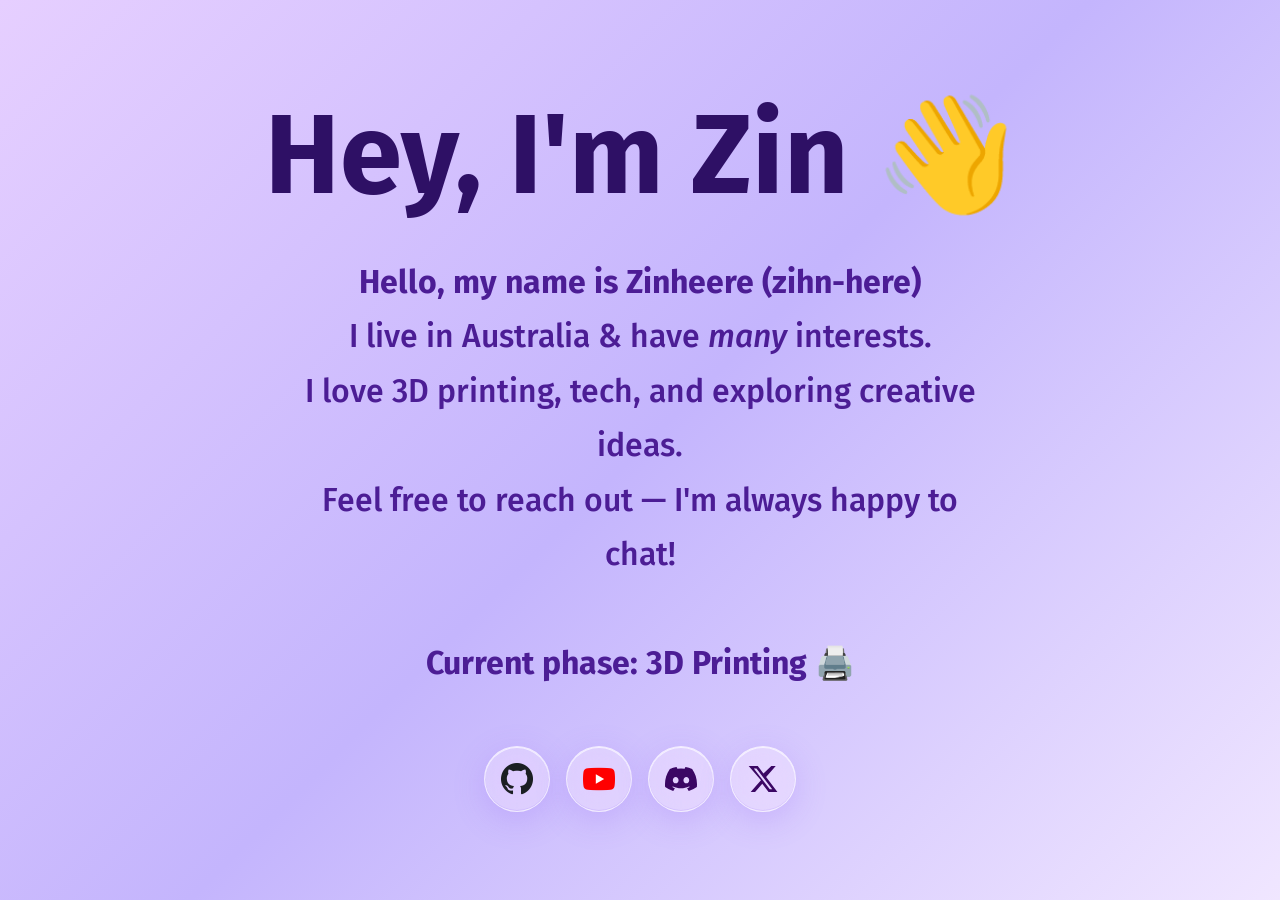
==== index.html @ 9aa0ebfb "Merge pull request #1 from Zinheere/copilot/disconnect-status-archive-page" ====
<!DOCTYPE html>
<html lang="en">
    <head>
        <meta charset="UTF-8" />
        <meta name="viewport" content="width=device-width, initial-scale=1.0" />
        <link rel="icon" type="image/png" href="images/webicon.png" />
        <link rel="stylesheet" type="text/css" href="styles.css" />
        <title>welcome to zin</title>
    </head>
    <body>
        <h1>Hey, I'm Zin 👋</h1>
        <p class="intro">
            <b>Hello, my name is Zinheere (zihn-here)</b><br>
            I live in Australia &amp; have <i>many</i> interests.<br>
            I love 3D printing, tech, and exploring creative ideas.<br>
            Feel free to reach out — I'm always happy to chat!<br><br>
            <b>Current phase: 3D Printing 🖨️</b>
        </p>
        <div class="holder">
            <a
                href="https://github.com/Zinheere"
                target="_blank"
                class="social-button"
                aria-label="GitHub"
            >
                <img src="images/github.png" alt="GitHub" />
            </a>
            <a
                href="https://www.youtube.com/channel/UC_UxX2QrgFn0xA6ifPXzJ0w"
                target="_blank"
                class="social-button"
                aria-label="YouTube"
            >
                <img src="images/youtube.png" alt="YouTube" />
            </a>
            <a
                href="https://discord.com/users/zinheere"
                target="_blank"
                class="social-button"
                aria-label="Discord"
            >
                <svg viewBox="0 0 24 24" fill="currentColor" width="50%" height="50%" xmlns="http://www.w3.org/2000/svg">
                    <path d="M20.317 4.492c-1.53-.69-3.17-1.2-4.885-1.49a.075.075 0 0 0-.079.036c-.21.369-.444.85-.608 1.23a18.566 18.566 0 0 0-5.487 0 12.36 12.36 0 0 0-.617-1.23A.077.077 0 0 0 8.562 3c-1.714.29-3.354.8-4.885 1.491a.07.07 0 0 0-.032.027C.533 9.093-.32 13.555.099 17.961a.08.08 0 0 0 .031.055 20.03 20.03 0 0 0 5.993 2.98.078.078 0 0 0 .084-.026c.462-.62.874-1.275 1.226-1.963a.075.075 0 0 0-.041-.104 13.201 13.201 0 0 1-1.872-.878.075.075 0 0 1-.008-.125c.126-.093.252-.19.372-.287a.075.075 0 0 1 .078-.01c3.927 1.764 8.18 1.764 12.061 0a.075.075 0 0 1 .079.009c.12.098.245.195.372.288a.075.075 0 0 1-.006.125c-.598.344-1.22.635-1.873.877a.075.075 0 0 0-.041.105c.36.687.772 1.341 1.225 1.962a.077.077 0 0 0 .084.028 19.963 19.963 0 0 0 6.002-2.981.076.076 0 0 0 .032-.054c.5-5.094-.838-9.52-3.549-13.442a.06.06 0 0 0-.031-.028zM8.02 15.278c-1.182 0-2.157-1.069-2.157-2.38 0-1.312.956-2.38 2.157-2.38 1.21 0 2.176 1.077 2.157 2.38 0 1.312-.956 2.38-2.157 2.38zm7.975 0c-1.183 0-2.157-1.069-2.157-2.38 0-1.312.955-2.38 2.157-2.38 1.21 0 2.176 1.077 2.157 2.38 0 1.312-.946 2.38-2.157 2.38z"/>
                </svg>
            </a>
            <a
                href="https://x.com/zinheere"
                target="_blank"
                class="social-button"
                aria-label="X / Twitter"
            >
                <svg viewBox="0 0 24 24" fill="currentColor" width="50%" height="50%" xmlns="http://www.w3.org/2000/svg">
                    <path d="M18.244 2.25h3.308l-7.227 8.26 8.502 11.24H16.17l-4.714-6.231-5.401 6.231H2.747l7.73-8.835L1.254 2.25H8.08l4.259 5.629L18.244 2.25zm-1.161 17.52h1.833L7.084 4.126H5.117L17.083 19.77z"/>
                </svg>
            </a>
        </div>
    </body>
</html>
---- styles.css ----
@import url("https://fonts.googleapis.com/css2?family=Fira+Sans:wght@300;400;500;600;700&display=swap");

body {
    margin: 0;
    font-family: "Fira Sans", sans-serif;
    font-weight: 500;
    background: linear-gradient(135deg, #e6cfff 0%, #c4b5fd 50%, #f0e6ff 100%);
    display: flex;
    flex-direction: column;
    align-items: center;
    justify-content: center;
    min-height: 100vh;
    padding: 2rem;
    text-align: center;
    box-sizing: border-box;
}

h1 {
    font-size: clamp(3rem, 10vw, 7rem);
    font-weight: bold;
    color: #2e1065;
    margin: 0 0 1rem 0;
}

p.intro {
    max-width: 700px;
    font-size: clamp(1.1rem, 3.5vw, 2rem);
    color: #4c1d95;
    margin-top: 1rem;
    margin-bottom: 3.5rem;
    line-height: 1.7;
}

.holder {
    display: flex;
    justify-content: center;
    align-items: center;
    gap: 1rem;
    flex-wrap: wrap;
}

/* Liquid glass effect for all buttons */
.button,
.social-button {
    display: inline-flex;
    justify-content: center;
    align-items: center;
    height: 4rem;
    min-width: 4rem;
    padding: 0 1.5rem;
    font-size: 1.5rem;
    background: rgba(255, 255, 255, 0.28);
    color: #3b0764;
    border: 1px solid rgba(255, 255, 255, 0.6);
    backdrop-filter: blur(18px) saturate(180%);
    -webkit-backdrop-filter: blur(18px) saturate(180%);
    box-shadow: 0 8px 32px rgba(139, 92, 246, 0.22),
                inset 0 1px 0 rgba(255, 255, 255, 0.7),
                inset 0 -1px 0 rgba(139, 92, 246, 0.15);
    transition: background 0.25s, transform 0.25s, box-shadow 0.25s;
    font-family: "Fira Sans", sans-serif;
    font-weight: 600;
    cursor: pointer;
    text-decoration: none;
}

/* Main button roundness */
.button {
    border-radius: 2rem;
}

/* Social buttons */
.social-button {
    width: 4rem;
    border-radius: 50%;
    padding: 0;
}

.social-button img,
.social-button svg {
    width: 50%;
    height: 50%;
}

/* Hover effects */
.button:hover,
.social-button:hover {
    background: rgba(255, 255, 255, 0.5);
    box-shadow: 0 12px 40px rgba(139, 92, 246, 0.35),
                inset 0 1px 0 rgba(255, 255, 255, 0.9),
                inset 0 -1px 0 rgba(139, 92, 246, 0.2);
    transform: translateY(-3px);
}

/* Responsive for smaller screens */
@media (max-width: 600px) {
    .social-button {
        height: 3.5rem;
        width: 3.5rem;
    }
}
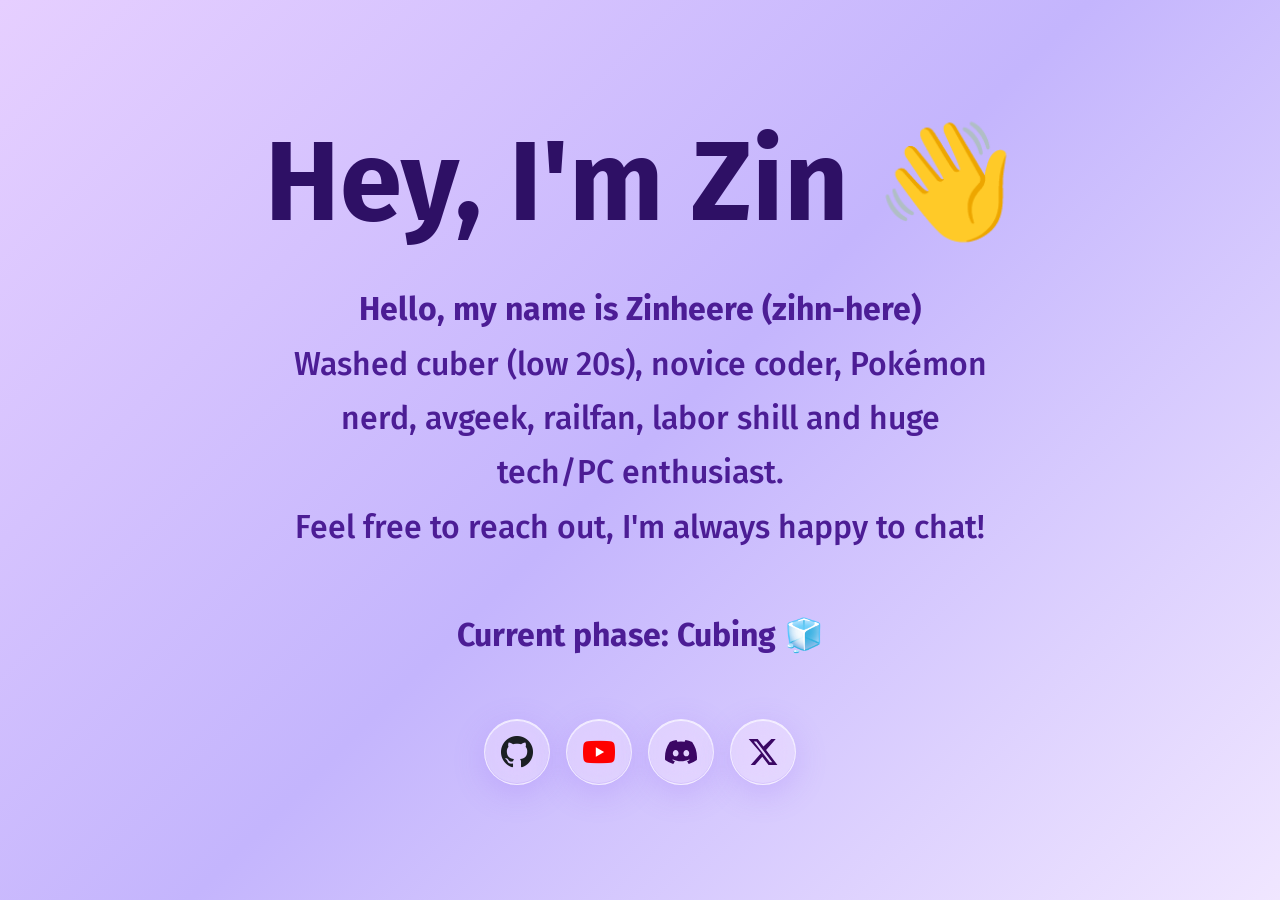
==== commit 7ed299f9: "Update index.html" ====
--- a/index.html
+++ b/index.html
@@ -11,10 +11,9 @@
         <h1>Hey, I'm Zin 👋</h1>
         <p class="intro">
             <b>Hello, my name is Zinheere (zihn-here)</b><br>
-            I live in Australia &amp; have <i>many</i> interests.<br>
-            I love 3D printing, tech, and exploring creative ideas.<br>
-            Feel free to reach out — I'm always happy to chat!<br><br>
-            <b>Current phase: 3D Printing 🖨️</b>
+            Washed cuber (low 20s), novice coder, Pokémon nerd, avgeek, railfan, labor shill and huge tech/PC enthusiast.<br>
+            Feel free to reach out, I'm always happy to chat!<br><br>
+            <b>Current phase: Cubing 🧊</b>
         </p>
         <div class="holder">
             <a
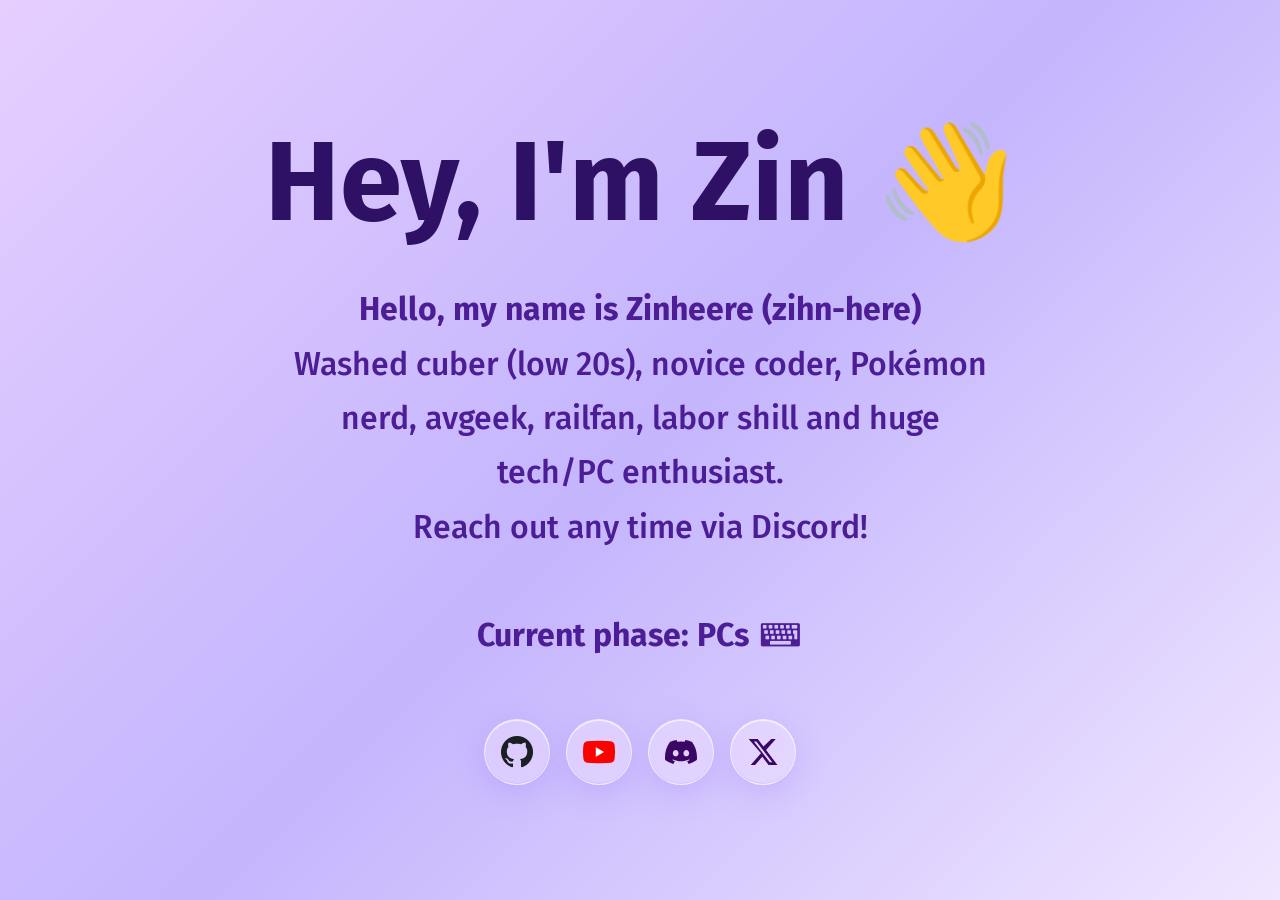
==== commit b34584e2: "Icons updated to svg" ====
--- a/index.html
+++ b/index.html
@@ -5,15 +5,15 @@
         <meta name="viewport" content="width=device-width, initial-scale=1.0" />
         <link rel="icon" type="image/png" href="images/webicon.png" />
         <link rel="stylesheet" type="text/css" href="styles.css" />
-        <title>welcome to zin</title>
+        <title>Who is Zinheere?</title>
     </head>
     <body>
         <h1>Hey, I'm Zin 👋</h1>
         <p class="intro">
             <b>Hello, my name is Zinheere (zihn-here)</b><br>
             Washed cuber (low 20s), novice coder, Pokémon nerd, avgeek, railfan, labor shill and huge tech/PC enthusiast.<br>
-            Feel free to reach out, I'm always happy to chat!<br><br>
-            <b>Current phase: Cubing 🧊</b>
+            Reach out any time via Discord!<br><br>
+            <b>Current phase: PCs ⌨️</b>
         </p>
         <div class="holder">
             <a
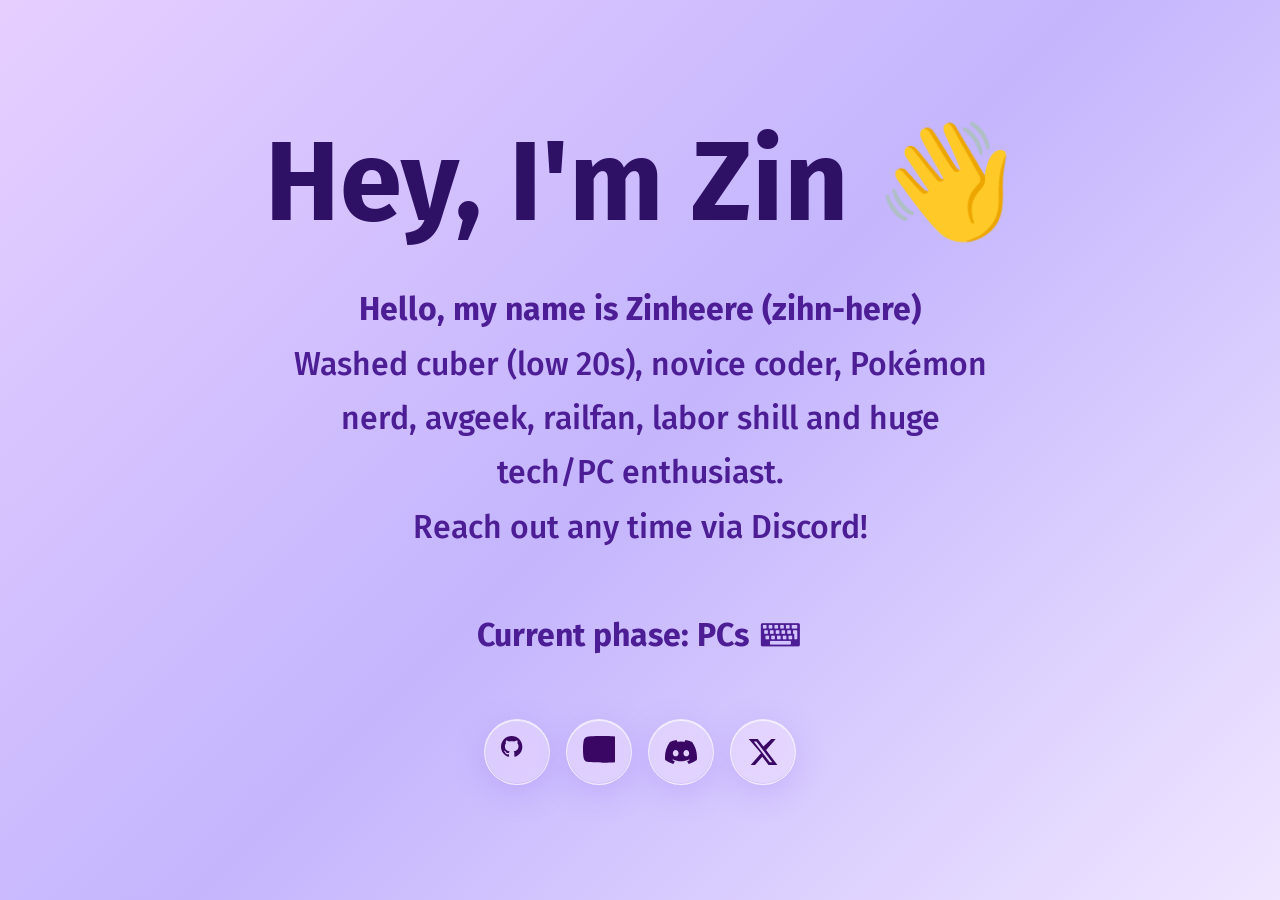
==== commit d5d6e9f8: "SVG 2" ====
--- a/index.html
+++ b/index.html
@@ -22,7 +22,9 @@
                 class="social-button"
                 aria-label="GitHub"
             >
-                <img src="images/github.png" alt="GitHub" />
+                <svg viewBox="0 0 24 24" fill="currentColor" width="50%" height="50%" xmlns="http://www.w3.org/2000/svg">
+                    <path d="M8 0C3.58 0 0 3.58 0 8C0 11.54 2.29 14.53 5.47 15.59C5.87 15.66 6.02 15.42 6.02 15.21C6.02 15.02 6.01 14.39 6.01 13.72C4 14.09 3.48 13.23 3.32 12.78C3.23 12.55 2.84 11.84 2.5 11.65C2.22 11.5 1.82 11.13 2.49 11.12C3.12 11.11 3.57 11.7 3.72 11.94C4.44 13.15 5.59 12.81 6.05 12.6C6.12 12.08 6.33 11.73 6.56 11.53C4.78 11.33 2.92 10.64 2.92 7.58C2.92 6.71 3.23 5.99 3.74 5.43C3.66 5.23 3.38 4.41 3.82 3.31C3.82 3.31 4.49 3.1 6.02 4.13C6.66 3.95 7.34 3.86 8.02 3.86C8.7 3.86 9.38 3.95 10.02 4.13C11.55 3.09 12.22 3.31 12.22 3.31C12.66 4.41 12.38 5.23 12.3 5.43C12.81 5.99 13.12 6.7 13.12 7.58C13.12 10.65 11.25 11.33 9.47 11.53C9.76 11.78 10.01 12.26 10.01 13.01C10.01 14.08 10 14.94 10 15.21C10 15.42 10.15 15.67 10.55 15.59C13.71 14.53 16 11.53 16 8C16 3.58 12.42 0 8 0Z"/>
+                </svg>
             </a>
             <a
                 href="https://www.youtube.com/channel/UC_UxX2QrgFn0xA6ifPXzJ0w"
@@ -30,10 +32,12 @@
                 class="social-button"
                 aria-label="YouTube"
             >
-                <img src="images/youtube.png" alt="YouTube" />
+                <svg viewBox="0 0 24 24" fill="currentColor" width="50%" height="50%" xmlns="http://www.w3.org/2000/svg">
+                    <path d="M27.9727 3.12324C27.6435 1.89323 26.6768 0.926623 25.4468 0.597366C23.2197 2.24288e-07 14.285 0 14.285 0C14.285 0 5.35042 2.24288e-07 3.12323 0.597366C1.89323 0.926623 0.926623 1.89323 0.597366 3.12324C2.24288e-07 5.35042 0 10 0 10C0 10 2.24288e-07 14.6496 0.597366 16.8768C0.926623 18.1068 1.89323 19.0734 3.12323 19.4026C5.35042 20 14.285 20 14.285 20C14.285 20 23.2197 20 25.4468 19.4026C26.6768 19.0734 27.6435 18.1068 27.9727 16.8768C28.5701 14.6496 28.5701 10 28.5701 10C28.5701 10 28.5677 5.35042 27.9727 3.12324Z"/>
+                </svg>
             </a>
             <a
-                href="https://discord.com/users/zinheere"
+                href="https://discordapp.com/users/739633759044763708"
                 target="_blank"
                 class="social-button"
                 aria-label="Discord"
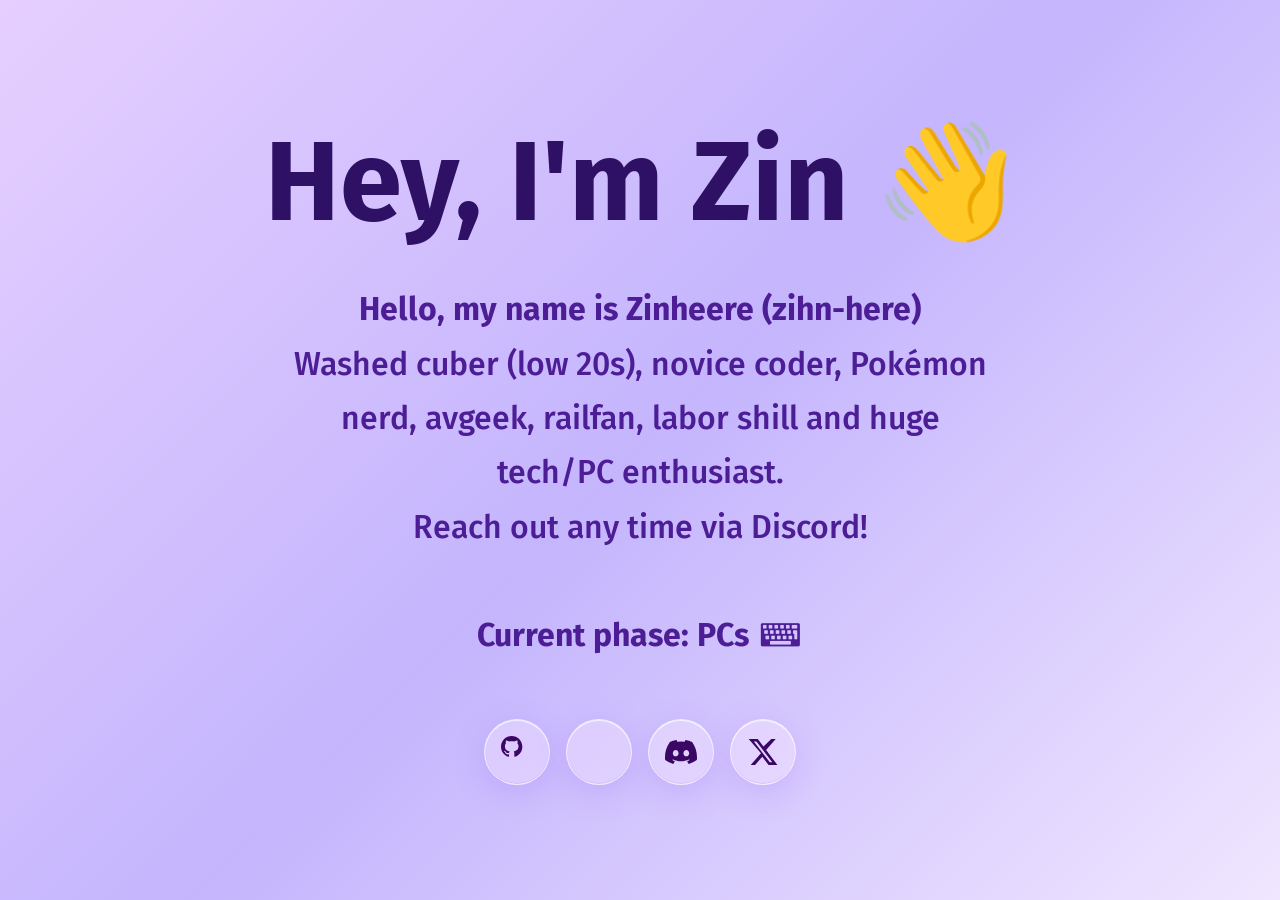
==== commit ecbf6b5e: "Youtube fixed" ====
--- a/index.html
+++ b/index.html
@@ -33,7 +33,7 @@
                 aria-label="YouTube"
             >
                 <svg viewBox="0 0 24 24" fill="currentColor" width="50%" height="50%" xmlns="http://www.w3.org/2000/svg">
-                    <path d="M27.9727 3.12324C27.6435 1.89323 26.6768 0.926623 25.4468 0.597366C23.2197 2.24288e-07 14.285 0 14.285 0C14.285 0 5.35042 2.24288e-07 3.12323 0.597366C1.89323 0.926623 0.926623 1.89323 0.597366 3.12324C2.24288e-07 5.35042 0 10 0 10C0 10 2.24288e-07 14.6496 0.597366 16.8768C0.926623 18.1068 1.89323 19.0734 3.12323 19.4026C5.35042 20 14.285 20 14.285 20C14.285 20 23.2197 20 25.4468 19.4026C26.6768 19.0734 27.6435 18.1068 27.9727 16.8768C28.5701 14.6496 28.5701 10 28.5701 10C28.5701 10 28.5677 5.35042 27.9727 3.12324Z"/>
+                    <path d="M721 1720 c-224 -10 -379 -26 -446 -45 -98 -28 -172 -94 -213 -188 -43 -101 -71 -529 -54 -829 23 -392 59 -500 191 -571 117 -64 350 -82 1066 -81 653 0 902 16 1017 66 62 27 141 112 162 175 40 122 50 244 50 618 0 489 -20 615 -116 720 -77 85 -143 105 -418 125 -182 14 -1010 20 -1239 10z m592 -671 c166 -95 306 -175 310 -179 7 -6 -601 -360 -618 -360 -3 0 -5 160 -5 355 0 195 2 355 5 355 3 0 141 -77 308 -171z"/>
                 </svg>
             </a>
             <a
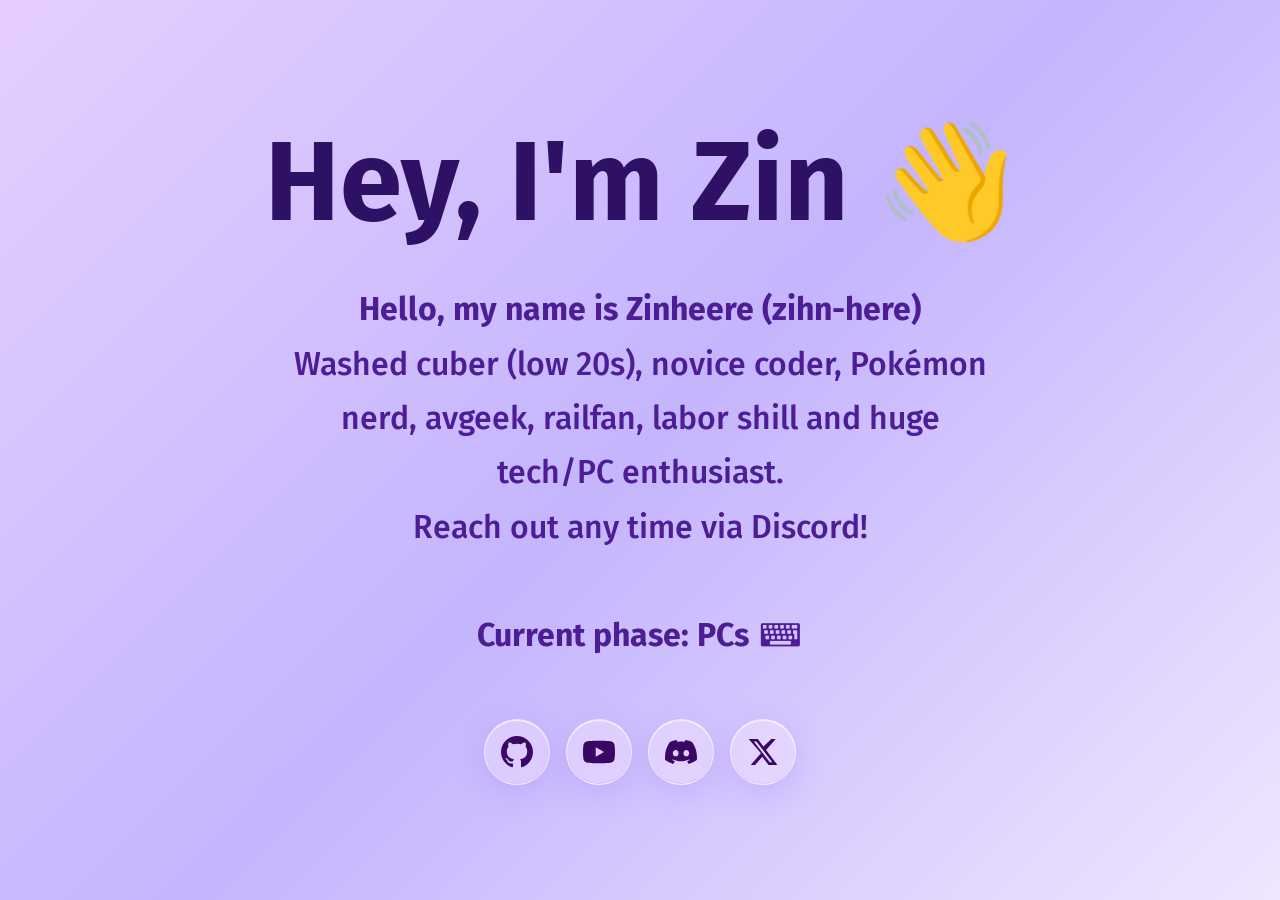
==== commit 2652bbb0: "Fix social button icons Co-authored-by: Copilot <223556219+Copilot@users.noreply.github.com>" ====
--- a/index.html
+++ b/index.html
@@ -22,7 +22,7 @@
                 class="social-button"
                 aria-label="GitHub"
             >
-                <svg viewBox="0 0 24 24" fill="currentColor" width="50%" height="50%" xmlns="http://www.w3.org/2000/svg">
+                <svg viewBox="0 0 16 16" fill="currentColor" width="50%" height="50%" xmlns="http://www.w3.org/2000/svg">
                     <path d="M8 0C3.58 0 0 3.58 0 8C0 11.54 2.29 14.53 5.47 15.59C5.87 15.66 6.02 15.42 6.02 15.21C6.02 15.02 6.01 14.39 6.01 13.72C4 14.09 3.48 13.23 3.32 12.78C3.23 12.55 2.84 11.84 2.5 11.65C2.22 11.5 1.82 11.13 2.49 11.12C3.12 11.11 3.57 11.7 3.72 11.94C4.44 13.15 5.59 12.81 6.05 12.6C6.12 12.08 6.33 11.73 6.56 11.53C4.78 11.33 2.92 10.64 2.92 7.58C2.92 6.71 3.23 5.99 3.74 5.43C3.66 5.23 3.38 4.41 3.82 3.31C3.82 3.31 4.49 3.1 6.02 4.13C6.66 3.95 7.34 3.86 8.02 3.86C8.7 3.86 9.38 3.95 10.02 4.13C11.55 3.09 12.22 3.31 12.22 3.31C12.66 4.41 12.38 5.23 12.3 5.43C12.81 5.99 13.12 6.7 13.12 7.58C13.12 10.65 11.25 11.33 9.47 11.53C9.76 11.78 10.01 12.26 10.01 13.01C10.01 14.08 10 14.94 10 15.21C10 15.42 10.15 15.67 10.55 15.59C13.71 14.53 16 11.53 16 8C16 3.58 12.42 0 8 0Z"/>
                 </svg>
             </a>
@@ -33,7 +33,7 @@
                 aria-label="YouTube"
             >
                 <svg viewBox="0 0 24 24" fill="currentColor" width="50%" height="50%" xmlns="http://www.w3.org/2000/svg">
-                    <path d="M721 1720 c-224 -10 -379 -26 -446 -45 -98 -28 -172 -94 -213 -188 -43 -101 -71 -529 -54 -829 23 -392 59 -500 191 -571 117 -64 350 -82 1066 -81 653 0 902 16 1017 66 62 27 141 112 162 175 40 122 50 244 50 618 0 489 -20 615 -116 720 -77 85 -143 105 -418 125 -182 14 -1010 20 -1239 10z m592 -671 c166 -95 306 -175 310 -179 7 -6 -601 -360 -618 -360 -3 0 -5 160 -5 355 0 195 2 355 5 355 3 0 141 -77 308 -171z"/>
+                    <path d="M23.498 6.186a3.016 3.016 0 0 0-2.122-2.136C19.505 3.5 12 3.5 12 3.5s-7.505 0-9.376.55A3.016 3.016 0 0 0 .502 6.186C0 8.066 0 12 0 12s0 3.934.502 5.814a3.016 3.016 0 0 0 2.122 2.136c1.871.55 9.376.55 9.376.55s7.505 0 9.376-.55a3.016 3.016 0 0 0 2.122-2.136C24 15.934 24 12 24 12s0-3.934-.502-5.814zM9.545 15.568V8.432L15.818 12l-6.273 3.568z"/>
                 </svg>
             </a>
             <a
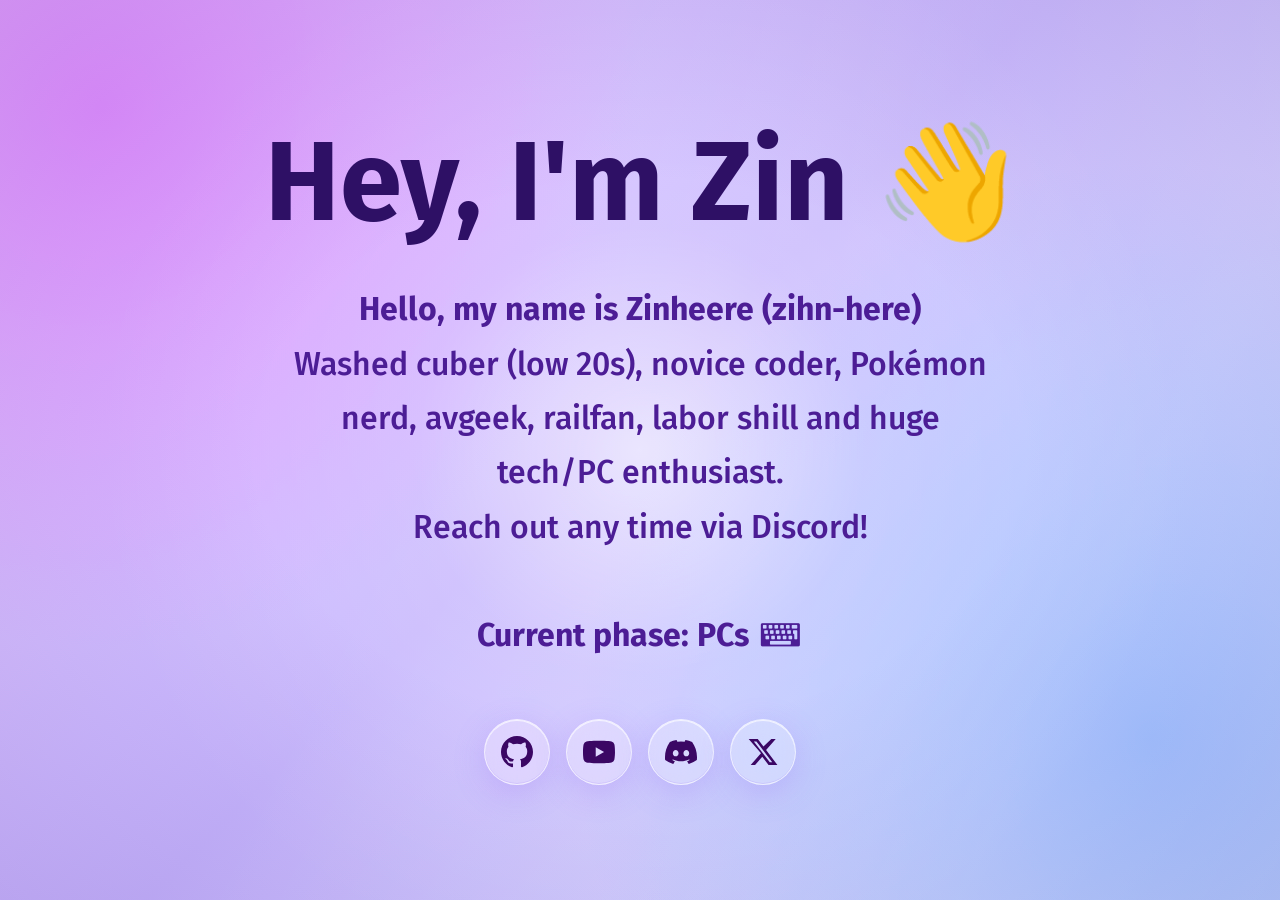
==== commit e257b3b3: "Add cursor-reactive background and seasonal icon Co-authored-by: Copilot <223556219+Copilot@users.no" ====
--- a/index.html
+++ b/index.html
@@ -3,7 +3,7 @@
     <head>
         <meta charset="UTF-8" />
         <meta name="viewport" content="width=device-width, initial-scale=1.0" />
-        <link rel="icon" type="image/png" href="images/webicon.png" />
+        <link rel="icon" type="image/png" href="images/seasonal-logo.png" />
         <link rel="stylesheet" type="text/css" href="styles.css" />
         <title>Who is Zinheere?</title>
     </head>
@@ -57,5 +57,24 @@
                 </svg>
             </a>
         </div>
+        <script>
+            const page = document.body;
+            let pointerX = 50;
+            let pointerY = 50;
+            let frame;
+
+            window.addEventListener("pointermove", (event) => {
+                pointerX = (event.clientX / window.innerWidth) * 100;
+                pointerY = (event.clientY / window.innerHeight) * 100;
+
+                if (!frame) {
+                    frame = requestAnimationFrame(() => {
+                        page.style.setProperty("--pointer-x", `${pointerX}%`);
+                        page.style.setProperty("--pointer-y", `${pointerY}%`);
+                        frame = undefined;
+                    });
+                }
+            }, { passive: true });
+        </script>
     </body>
 </html>
--- a/styles.css
+++ b/styles.css
@@ -1,10 +1,15 @@
 @import url("https://fonts.googleapis.com/css2?family=Fira+Sans:wght@300;400;500;600;700&display=swap");
 
 body {
+    --pointer-x: 50%;
+    --pointer-y: 50%;
+    position: relative;
+    isolation: isolate;
+    overflow-x: hidden;
     margin: 0;
     font-family: "Fira Sans", sans-serif;
     font-weight: 500;
-    background: linear-gradient(135deg, #e6cfff 0%, #c4b5fd 50%, #f0e6ff 100%);
+    background: #d8c6f4;
     display: flex;
     flex-direction: column;
     align-items: center;
@@ -13,6 +18,58 @@
     padding: 2rem;
     text-align: center;
     box-sizing: border-box;
+}
+
+body::before,
+body::after {
+    content: "";
+    position: fixed;
+    inset: 0;
+    pointer-events: none;
+}
+
+body::before {
+    z-index: -2;
+    background:
+        radial-gradient(circle at var(--pointer-x) var(--pointer-y), rgba(255, 255, 255, 0.62) 0, rgba(255, 255, 255, 0.16) 14rem, transparent 34rem),
+        radial-gradient(circle at 8% 12%, rgba(214, 125, 255, 0.7), transparent 38%),
+        radial-gradient(circle at 90% 82%, rgba(121, 169, 255, 0.65), transparent 42%),
+        linear-gradient(135deg, #e8cfff 0%, #c6b8f5 48%, #d7e2ff 100%);
+    filter: saturate(115%);
+    animation: background-drift 18s ease-in-out infinite alternate;
+    transition: background 0.3s ease-out;
+}
+
+body::after {
+    z-index: -1;
+    background:
+        linear-gradient(115deg, transparent 20%, rgba(255, 255, 255, 0.16) 45%, transparent 70%),
+        radial-gradient(ellipse at center, transparent 42%, rgba(76, 29, 149, 0.14) 100%);
+    background-size: 180% 180%, 100% 100%;
+    animation: light-sweep 16s ease-in-out infinite alternate;
+}
+
+body > * {
+    position: relative;
+    z-index: 1;
+}
+
+@keyframes background-drift {
+    from {
+        transform: scale(1) rotate(0deg);
+    }
+    to {
+        transform: scale(1.08) rotate(2deg);
+    }
+}
+
+@keyframes light-sweep {
+    from {
+        background-position: 0% 50%, center;
+    }
+    to {
+        background-position: 100% 50%, center;
+    }
 }
 
 h1 {
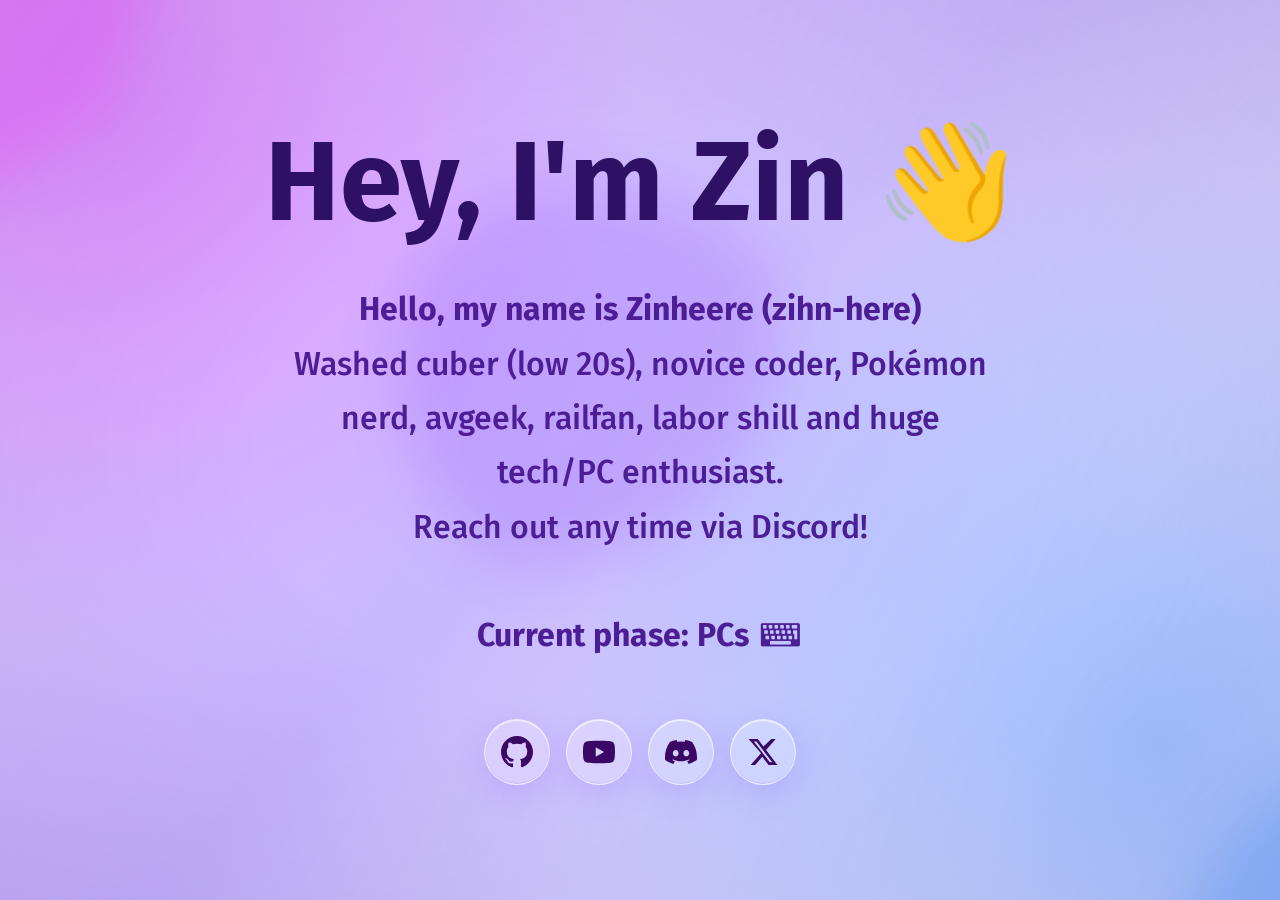
==== commit 51eda8a9: "Make background fluid and cursor responsive Co-authored-by: Copilot <223556219+Copilot@users.noreply" ====
--- a/index.html
+++ b/index.html
@@ -8,6 +8,11 @@
         <title>Who is Zinheere?</title>
     </head>
     <body>
+        <div class="ambient-background" aria-hidden="true">
+            <span class="ambient-orb ambient-orb--pink" data-depth="0.35"></span>
+            <span class="ambient-orb ambient-orb--blue" data-depth="-0.25"></span>
+            <span class="ambient-orb ambient-orb--violet" data-depth="0.18"></span>
+        </div>
         <h1>Hey, I'm Zin 👋</h1>
         <p class="intro">
             <b>Hello, my name is Zinheere (zihn-here)</b><br>
@@ -59,18 +64,22 @@
         </div>
         <script>
             const page = document.body;
-            let pointerX = 50;
-            let pointerY = 50;
+            const orbs = document.querySelectorAll(".ambient-orb");
+            let pointerX = 0;
+            let pointerY = 0;
             let frame;
 
             window.addEventListener("pointermove", (event) => {
-                pointerX = (event.clientX / window.innerWidth) * 100;
-                pointerY = (event.clientY / window.innerHeight) * 100;
+                pointerX = event.clientX - window.innerWidth / 2;
+                pointerY = event.clientY - window.innerHeight / 2;
 
                 if (!frame) {
                     frame = requestAnimationFrame(() => {
-                        page.style.setProperty("--pointer-x", `${pointerX}%`);
-                        page.style.setProperty("--pointer-y", `${pointerY}%`);
+                        orbs.forEach((orb) => {
+                            const depth = Number(orb.dataset.depth);
+                            orb.style.setProperty("--orb-x", `${pointerX * depth}px`);
+                            orb.style.setProperty("--orb-y", `${pointerY * depth}px`);
+                        });
                         frame = undefined;
                     });
                 }
--- a/styles.css
+++ b/styles.css
@@ -1,8 +1,6 @@
 @import url("https://fonts.googleapis.com/css2?family=Fira+Sans:wght@300;400;500;600;700&display=swap");
 
 body {
-    --pointer-x: 50%;
-    --pointer-y: 50%;
     position: relative;
     isolation: isolate;
     overflow-x: hidden;
@@ -31,13 +29,11 @@
 body::before {
     z-index: -2;
     background:
-        radial-gradient(circle at var(--pointer-x) var(--pointer-y), rgba(255, 255, 255, 0.62) 0, rgba(255, 255, 255, 0.16) 14rem, transparent 34rem),
         radial-gradient(circle at 8% 12%, rgba(214, 125, 255, 0.7), transparent 38%),
         radial-gradient(circle at 90% 82%, rgba(121, 169, 255, 0.65), transparent 42%),
         linear-gradient(135deg, #e8cfff 0%, #c6b8f5 48%, #d7e2ff 100%);
     filter: saturate(115%);
     animation: background-drift 18s ease-in-out infinite alternate;
-    transition: background 0.3s ease-out;
 }
 
 body::after {
@@ -54,12 +50,77 @@
     z-index: 1;
 }
 
+.ambient-background {
+    position: fixed;
+    inset: -18%;
+    overflow: hidden;
+    pointer-events: none;
+    filter: blur(28px) saturate(125%);
+    opacity: 0.78;
+}
+
+body > .ambient-background {
+    z-index: -1;
+}
+
+.ambient-orb {
+    --orb-x: 0px;
+    --orb-y: 0px;
+    position: absolute;
+    width: 42vw;
+    height: 42vw;
+    min-width: 24rem;
+    min-height: 24rem;
+    border-radius: 48% 52% 64% 36% / 42% 38% 62% 58%;
+    transform: translate3d(var(--orb-x), var(--orb-y), 0);
+    transition: transform 1.4s cubic-bezier(0.2, 0.8, 0.2, 1);
+    animation: orb-morph 14s ease-in-out infinite alternate;
+}
+
+.ambient-orb--pink {
+    top: -12%;
+    left: -8%;
+    background: rgba(224, 106, 255, 0.55);
+}
+
+.ambient-orb--blue {
+    right: -12%;
+    bottom: -18%;
+    background: rgba(91, 157, 255, 0.58);
+    animation-delay: -5s;
+}
+
+.ambient-orb--violet {
+    top: 28%;
+    left: 36%;
+    width: 30vw;
+    height: 30vw;
+    min-width: 18rem;
+    min-height: 18rem;
+    background: rgba(157, 113, 255, 0.4);
+    animation-delay: -9s;
+}
+
 @keyframes background-drift {
     from {
         transform: scale(1) rotate(0deg);
     }
     to {
         transform: scale(1.08) rotate(2deg);
+    }
+}
+
+@keyframes orb-morph {
+    0% {
+        border-radius: 48% 52% 64% 36% / 42% 38% 62% 58%;
+        margin: 0;
+    }
+    50% {
+        border-radius: 67% 33% 42% 58% / 58% 64% 36% 42%;
+    }
+    100% {
+        border-radius: 38% 62% 54% 46% / 64% 42% 58% 36%;
+        margin: 2rem -1rem;
     }
 }
 
